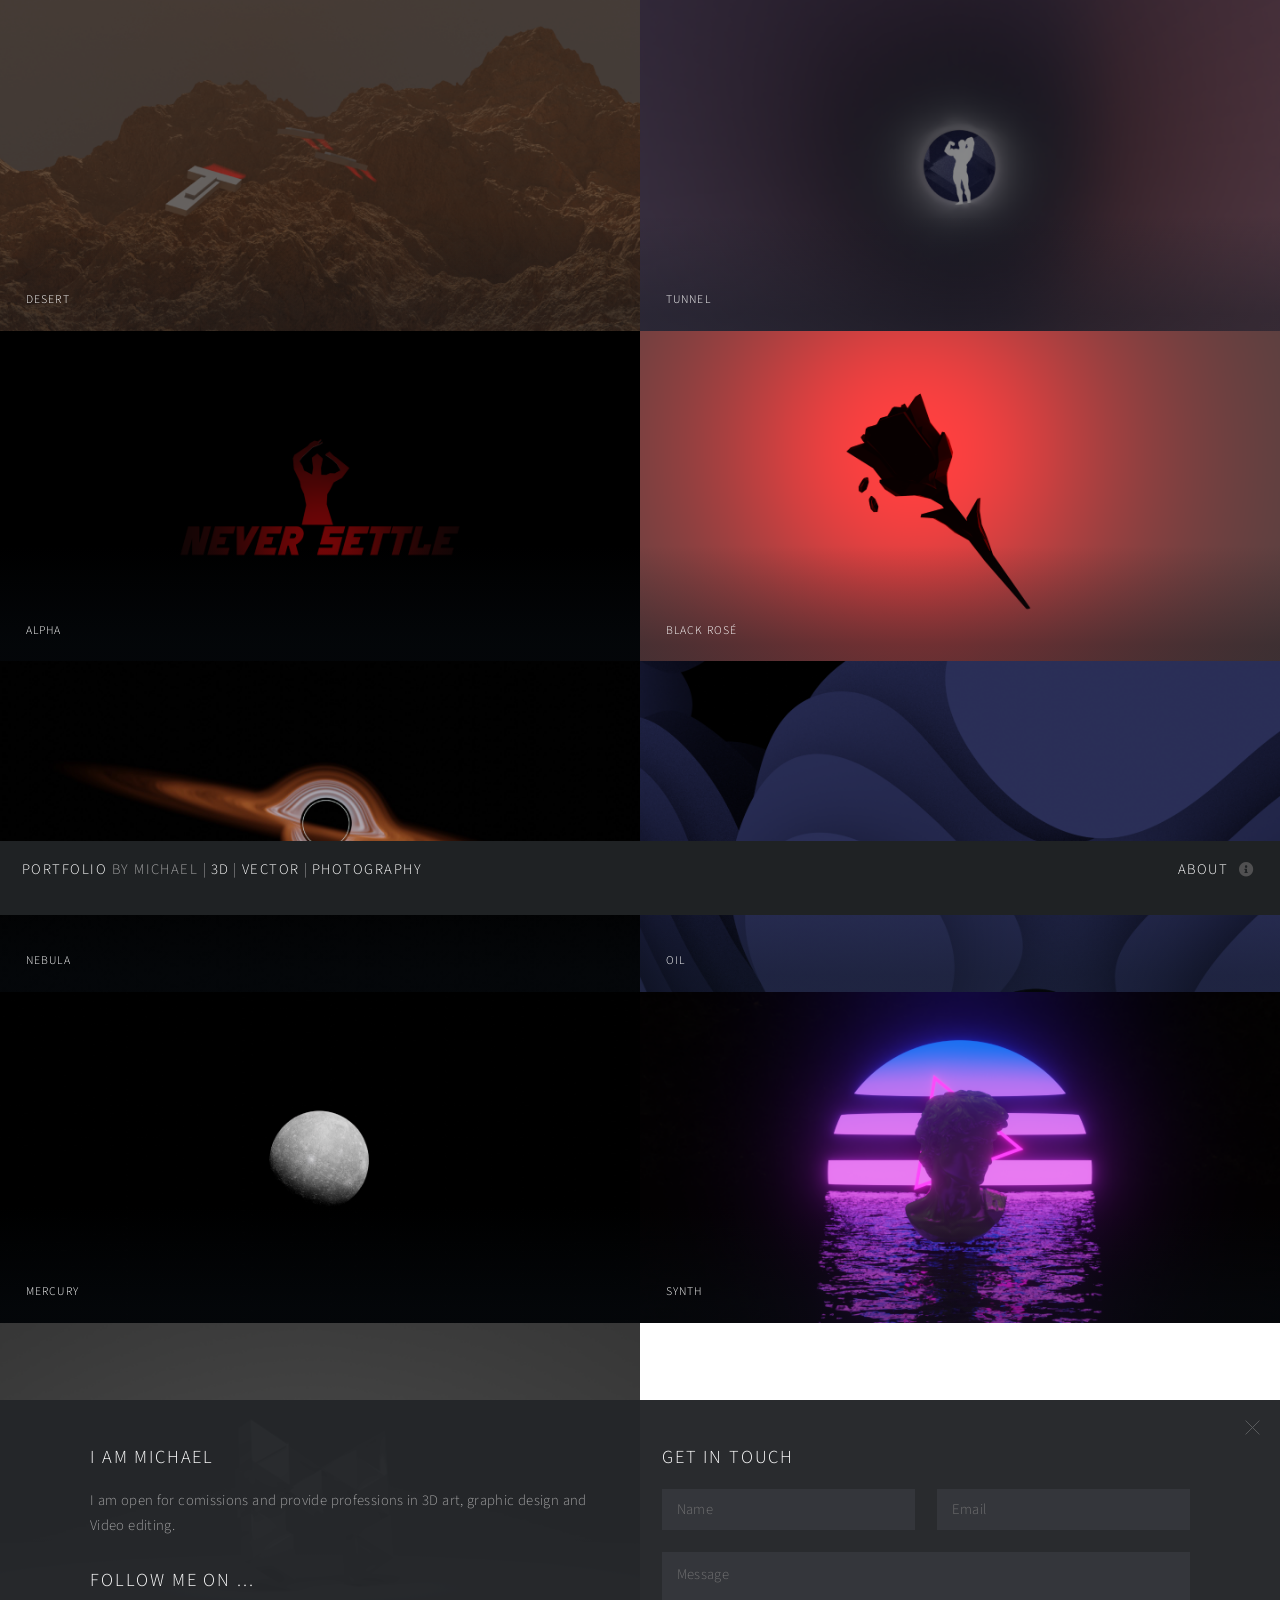
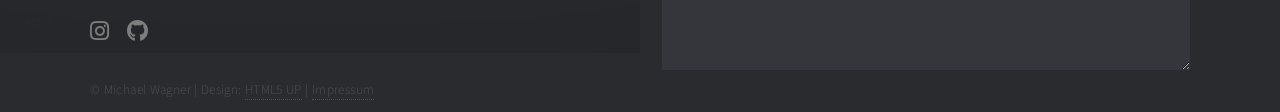
==== 3D.html @ dfb6263d "Add files via upload initial commit v3" ====
<!DOCTYPE HTML>
<!--
	Multiverse by HTML5 UP
	html5up.net | @ajlkn
	Free for personal and commercial use under the CCA 3.0 license (html5up.net/license)
-->
<html>
	<head>
		<title>Portfolio</title>
		<meta charset="utf-8" />
		<meta name="viewport" content="width=device-width, initial-scale=1, user-scalable=no" />
		<link rel="stylesheet" href="assets/css/main.css" />
		<noscript><link rel="stylesheet" href="assets/css/noscript.css" /></noscript>
	</head>
	<body class="is-preload">

		<!-- Wrapper -->
			<div id="wrapper">

				<!-- Header -->
                    <header id="header">
						<h1><a href="index.html"><strong>Portfolio</strong> by Michael |</a></h1>
						<h1><a href="3D.html"><strong>3D</strong></a></h1>
						<h1><a href="index.html">| <strong>Vector</strong> |</strong></a></h1>
						<h1><a href="pic.html"><strong>Photography</strong></a></h1>
                        <nav>
                            <ul>
                                <li><a href="#footer" class="icon solid fa-info-circle">About</a></li>
                            </ul>
                        </nav>
                    </header>

				<!-- Main -->
					<div id="main">
						<article class="thumb">
							<a href="images/3d/fulls/desert.png" class="image"><img src="images/3d/thumbs/desertth.png" alt="" /></a>
							<h2>DESERT</h2>
							<p>04.11.22</p>
							<p>inspo: yt-link</p>
						</article>
						<article class="thumb">
							<a href="images/3d/fulls/tunnel2.png" class="image"><img src="images/3d/thumbs/tunnelth.png" alt="" /></a>
							<h2>TUNNEL</h2>
							<p>24.10.22</p>
						</article>
						<article class="thumb">
							<a href="images/3d/fulls/alpha2.png" class="image"><img src="images/3d/thumbs/alphath.png" alt="" /></a>
							<h2>ALPHA</h2>
							<p>28.07.22</p>
						</article>
						<article class="thumb">
							<a href="images/3d/fulls/untitled4 2.png" class="image"><img src="images/3d/thumbs/blckroséth.png" alt="" /></a>
							<h2>black rosé</h2>
							<p>24.05.22</p>
						</article>
						<article class="thumb">
							<a href="images/3d/fulls/nebula_finished1.jpg" class="image"><img src="images/3d/thumbs/nebulath.png" alt="" /></a>
							<h2>NEBULA</h2>
							<p>24.05.22</p>
							<p>inspo: yt-link</p>
						</article>
						<article class="thumb">
							<a href="images/3d/fulls/wallpaperoil2.png" class="image"><img src="images/3d/thumbs/oilth.png" alt="" /></a>
							<h2>OIL</h2>
							<p>24.05.22</p>
						</article>
						<article class="thumb">
							<a href="images/3d/fulls/MercuryLonely.png" class="image"><img src="images/3d/thumbs/mercuryth.png" alt="" /></a>
							<h2>MERCURY</h2>
							<p>24.05.22</p>
							<p>inspo: yt-link</p>
						</article>
						<article class="thumb">
							<a href="images/3d/fulls/untitled4.png" class="image"><img src="images/3d/thumbs/synthth.png" alt="" /></a>
							<h2>synth</h2>
							<p>24.05.22</p>
						</article>
						<article class="thumb">
							<a href="images/3d/fulls/M2.3.png" class="image"><img src="images/3d/thumbs/m2.3th.png" alt="" /></a>
							<h2>M2.3</h2>
							<p>24.05.22</p>
						</article>
					</div>

					</footer>
				<!-- Footer -->
					<footer id="footer" class="panel">
						<div class="inner split">
							<div>
								<section>
									<h2>I am Michael</h2>
									<p>I am open for comissions and provide professions in 3D art, graphic design and Video editing.</p>
								</section>
								<section>
									<h2>Follow me on ...</h2>
									<ul class="icons">
										<!--<li><a href="#" class="icon brands fa-twitter"><span class="label">Twitter</span></a></li>
										<li><a href="#" class="icon brands fa-facebook-f"><span class="label">Facebook</span></a></li>-->
										<li><a href="https://www.instagram.com/mixhi_05/" class="icon brands fa-instagram"><span class="label">Instagram</span></a></li>
										<li><a href="https://github.com/Mixhi1845" class="icon brands fa-github"><span class="label">GitHub</span></a></li>
										<!--<li><a href="#" class="icon brands fa-dribbble"><span class="label">Dribbble</span></a></li>
										<li><a href="#" class="icon brands fa-linkedin-in"><span class="label">LinkedIn</span></a></li>-->
									</ul>
								</section>
								<p class="copyright">
									&copy; Michael Wagner | Design: <a href="http://html5up.net">HTML5 UP</a> | <a href="impressum.html">Impressum</a>
								</p>
							</div>
							<div>
								<section>
									<h2>Get in touch</h2>
									<form method="post" action="#">
										<div class="fields">
											<div class="field half">
												<input type="text" name="name" id="name" placeholder="Name" />
											</div>
											<div class="field half">
												<input type="text" name="email" id="email" placeholder="Email" />
											</div>
											<div class="field">
												<textarea name="message" id="message" rows="4" placeholder="Message"></textarea>
											</div>
										</div>
										<!--<ul class="actions">
											<li><input type="submit" value="Send" class="primary" /></li>
											<li><input type="reset" value="Reset" /></li>
										</ul>-->
									</form>
								</section>
							</div>
						</div>
					</footer>

			</div>

		<!-- Scripts -->
			<script src="assets/js/jquery.min.js"></script>
			<script src="assets/js/jquery.poptrox.min.js"></script>
			<script src="assets/js/browser.min.js"></script>
			<script src="assets/js/breakpoints.min.js"></script>
			<script src="assets/js/util.js"></script>
			<script src="assets/js/main.js"></script>

	</body>
</html>
---- assets/css/main.css ----
@import url(fontawesome-all.min.css);
@import url("https://fonts.googleapis.com/css?family=Source+Sans+Pro:300,300italic,400,400italic");

/*
	Multiverse by HTML5 UP
	html5up.net | @ajlkn
	Free for personal and commercial use under the CCA 3.0 license (html5up.net/license)
*/

@-moz-keyframes spinner {
	0% {
		-moz-transform: rotate(0deg);
		-webkit-transform: rotate(0deg);
		-ms-transform: rotate(0deg);
		transform: rotate(0deg);
	}

	100% {
		-moz-transform: rotate(359deg);
		-webkit-transform: rotate(359deg);
		-ms-transform: rotate(359deg);
		transform: rotate(359deg);
	}
}

@-webkit-keyframes spinner {
	0% {
		-moz-transform: rotate(0deg);
		-webkit-transform: rotate(0deg);
		-ms-transform: rotate(0deg);
		transform: rotate(0deg);
	}

	100% {
		-moz-transform: rotate(359deg);
		-webkit-transform: rotate(359deg);
		-ms-transform: rotate(359deg);
		transform: rotate(359deg);
	}
}

@-ms-keyframes spinner {
	0% {
		-moz-transform: rotate(0deg);
		-webkit-transform: rotate(0deg);
		-ms-transform: rotate(0deg);
		transform: rotate(0deg);
	}

	100% {
		-moz-transform: rotate(359deg);
		-webkit-transform: rotate(359deg);
		-ms-transform: rotate(359deg);
		transform: rotate(359deg);
	}
}

@keyframes spinner {
	0% {
		-moz-transform: rotate(0deg);
		-webkit-transform: rotate(0deg);
		-ms-transform: rotate(0deg);
		transform: rotate(0deg);
	}

	100% {
		-moz-transform: rotate(359deg);
		-webkit-transform: rotate(359deg);
		-ms-transform: rotate(359deg);
		transform: rotate(359deg);
	}
}

html, body, div, span, applet, object,
iframe, h1, h2, h3, h4, h5, h6, p, blockquote,
pre, a, abbr, acronym, address, big, cite,
code, del, dfn, em, img, ins, kbd, q, s, samp,
small, strike, strong, sub, sup, tt, var, b,
u, i, center, dl, dt, dd, ol, ul, li, fieldset,
form, label, legend, table, caption, tbody,
tfoot, thead, tr, th, td, article, aside,
canvas, details, embed, figure, figcaption,
footer, header, hgroup, menu, nav, output, ruby,
section, summary, time, mark, audio, video {
	margin: 0;
	padding: 0;
	border: 0;
	font-size: 100%;
	font: inherit;
	vertical-align: baseline;}

article, aside, details, figcaption, figure,
footer, header, hgroup, menu, nav, section {
	display: block;}

body {
	line-height: 1;
}

ol, ul {
	list-style: none;
}

blockquote, q {
	quotes: none;
}

	blockquote:before, blockquote:after, q:before, q:after {
		content: '';
		content: none;
	}

table {
	border-collapse: collapse;
	border-spacing: 0;
}

body {
	-webkit-text-size-adjust: none;
}

mark {
	background-color: transparent;
	color: inherit;
}

input::-moz-focus-inner {
	border: 0;
	padding: 0;
}

input, select, textarea {
	-moz-appearance: none;
	-webkit-appearance: none;
	-ms-appearance: none;
	appearance: none;
}

/* Basic */

	@-ms-viewport {
		width: device-width;
	}

	body {
		-ms-overflow-style: scrollbar;
	}

	@media screen and (max-width: 480px) {

		html, body {
			min-width: 320px;
		}

	}

	html {
		box-sizing: border-box;
	}

	*, *:before, *:after {
		box-sizing: inherit;
	}

	/*body {
		background: #242629;
	}*/

		body.is-preload *, body.is-preload *:before, body.is-preload *:after {
			-moz-animation: none !important;
			-webkit-animation: none !important;
			-ms-animation: none !important;
			animation: none !important;
			-moz-transition: none !important;
			-webkit-transition: none !important;
			-ms-transition: none !important;
			transition: none !important;
		}

		body.is-resizing *, body.is-resizing *:before, body.is-resizing *:after {
			-moz-animation: none !important;
			-webkit-animation: none !important;
			-ms-animation: none !important;
			animation: none !important;
			-moz-transition: none !important;
			-webkit-transition: none !important;
			-ms-transition: none !important;
			transition: none !important;
		}

/* Type */

	body, input, select, textarea {
		color: #a0a0a1;
		font-family: "Source Sans Pro", Helvetica, sans-serif;
		font-size: 15pt;
		font-weight: 300;
		letter-spacing: 0.025em;
		line-height: 1.65;
	}

		@media screen and (max-width: 1680px) {

			body, input, select, textarea {
				font-size: 11pt;
			}

		}

	a {
		-moz-transition: color 0.2s ease-in-out, border-bottom-color 0.2s ease-in-out;
		-webkit-transition: color 0.2s ease-in-out, border-bottom-color 0.2s ease-in-out;
		-ms-transition: color 0.2s ease-in-out, border-bottom-color 0.2s ease-in-out;
		transition: color 0.2s ease-in-out, border-bottom-color 0.2s ease-in-out;
		border-bottom: dotted 1px;
		color: #34a58e;
		text-decoration: none;
	}

		a:hover {
			border-bottom-color: transparent;
			color: #34a58e !important;
		}

	strong, b {
		color: #ffffff;
		font-weight: 300;
	}

	em, i {
		font-style: italic;
	}

	p {
		margin: 0 0 2em 0;
	}

	h1, h2, h3, h4, h5, h6 {
		color: #ffffff;
		font-weight: 300;
		letter-spacing: 0.1em;
		line-height: 1.5;
		margin: 0 0 1em 0;
		text-transform: uppercase;
	}

		h1 a, h2 a, h3 a, h4 a, h5 a, h6 a {
			color: inherit;
			text-decoration: none;
		}

	h1 {
		font-size: 2em;
	}

	h2 {
		font-size: 1.25em;
	}

	h3 {
		font-size: 1.1em;
	}

	h4 {
		font-size: 1em;
	}

	h5 {
		font-size: 0.9em;
	}

	h6 {
		font-size: 0.7em;
	}

	@media screen and (max-width: 736px) {

		h2 {
			font-size: 1em;
		}

		h3 {
			font-size: 0.9em;
		}

		h4 {
			font-size: 0.8em;
		}

		h5 {
			font-size: 0.7em;
		}

		h6 {
			font-size: 0.7em;
		}

	}

	sub {
		font-size: 0.8em;
		position: relative;
		top: 0.5em;
	}

	sup {
		font-size: 0.8em;
		position: relative;
		top: -0.5em;
	}

	blockquote {
		border-left: 4px #36383c;
		font-style: italic;
		margin: 0 0 2em 0;
		padding: 0.5em 0 0.5em 2em;
	}

	code {
		background: #34363b;
		border: solid 1px #36383c;
		font-family: "Courier New", monospace;
		font-size: 0.9em;
		margin: 0 0.25em;
		padding: 0.25em 0.65em;
	}

	pre {
		-webkit-overflow-scrolling: touch;
		font-family: "Courier New", monospace;
		font-size: 0.9em;
		margin: 0 0 2em 0;
	}

		pre code {
			display: block;
			line-height: 1.75;
			padding: 1em 1.5em;
			overflow-x: auto;
		}

	hr {
		border: 0;
		border-bottom: solid 1px #36383c;
		margin: 2em 0;
	}

		hr.major {
			margin: 3em 0;
		}

	.align-left {
		text-align: left;
	}

	.align-center {
		text-align: center;
	}

	.align-right {
		text-align: right;
	}

/* Button */

	input[type="submit"],
	input[type="reset"],
	input[type="button"],
	button,
	.button {
		-moz-appearance: none;
		-webkit-appearance: none;
		-ms-appearance: none;
		appearance: none;
		-moz-transition: background-color 0.2s ease-in-out, box-shadow 0.2s ease-in-out, color 0.2s ease-in-out;
		-webkit-transition: background-color 0.2s ease-in-out, box-shadow 0.2s ease-in-out, color 0.2s ease-in-out;
		-ms-transition: background-color 0.2s ease-in-out, box-shadow 0.2s ease-in-out, color 0.2s ease-in-out;
		transition: background-color 0.2s ease-in-out, box-shadow 0.2s ease-in-out, color 0.2s ease-in-out;
		background-color: transparent;
		border: 0;
		border-radius: 0;
		box-shadow: inset 0 0 0 2px #36383c;
		color: #ffffff !important;
		cursor: pointer;
		display: inline-block;
		font-size: 0.9em;
		font-weight: 300;
		height: 3.05556em;
		letter-spacing: 0.1em;
		line-height: 3.05556em;
		padding: 0 2.5em;
		text-align: center;
		text-decoration: none;
		text-transform: uppercase;
		white-space: nowrap;
	}

		input[type="submit"]:hover,
		input[type="reset"]:hover,
		input[type="button"]:hover,
		button:hover,
		.button:hover {
			box-shadow: inset 0 0 0 2px #34a58e;
			color: #34a58e !important;
		}

			input[type="submit"]:hover:active,
			input[type="reset"]:hover:active,
			input[type="button"]:hover:active,
			button:hover:active,
			.button:hover:active {
				background-color: rgba(52, 165, 142, 0.15);
				color: #34a58e !important;
			}

		input[type="submit"].icon,
		input[type="reset"].icon,
		input[type="button"].icon,
		button.icon,
		.button.icon {
			padding-left: 1.35em;
		}

			input[type="submit"].icon:before,
			input[type="reset"].icon:before,
			input[type="button"].icon:before,
			button.icon:before,
			.button.icon:before {
				margin-right: 0.5em;
			}

		input[type="submit"].fit,
		input[type="reset"].fit,
		input[type="button"].fit,
		button.fit,
		.button.fit {
			width: 100%;
		}

		input[type="submit"].small,
		input[type="reset"].small,
		input[type="button"].small,
		button.small,
		.button.small {
			font-size: 0.8em;
		}

		input[type="submit"].large,
		input[type="reset"].large,
		input[type="button"].large,
		button.large,
		.button.large {
			font-size: 1.35em;
		}

		input[type="submit"].primary,
		input[type="reset"].primary,
		input[type="button"].primary,
		button.primary,
		.button.primary {
			background-color: #34a58e;
			box-shadow: none;
		}

			input[type="submit"].primary:hover,
			input[type="reset"].primary:hover,
			input[type="button"].primary:hover,
			button.primary:hover,
			.button.primary:hover {
				background-color: #47c5ab;
				color: #ffffff !important;
			}

				input[type="submit"].primary:hover:active,
				input[type="reset"].primary:hover:active,
				input[type="button"].primary:hover:active,
				button.primary:hover:active,
				.button.primary:hover:active {
					background-color: #287e6d;
				}

		input[type="submit"].disabled, input[type="submit"]:disabled,
		input[type="reset"].disabled,
		input[type="reset"]:disabled,
		input[type="button"].disabled,
		input[type="button"]:disabled,
		button.disabled,
		button:disabled,
		.button.disabled,
		.button:disabled {
			pointer-events: none;
			opacity: 0.35;
		}

/* Form */

	form {
		margin: 0 0 2em 0;
	}

		form > :last-child {
			margin-bottom: 0;
		}

		form > .fields {
			display: -moz-flex;
			display: -webkit-flex;
			display: -ms-flex;
			display: flex;
			-moz-flex-wrap: wrap;
			-webkit-flex-wrap: wrap;
			-ms-flex-wrap: wrap;
			flex-wrap: wrap;
			width: calc(100% + 3em);
			margin: -1.5em 0 2em -1.5em;
		}

			form > .fields > .field {
				-moz-flex-grow: 0;
				-webkit-flex-grow: 0;
				-ms-flex-grow: 0;
				flex-grow: 0;
				-moz-flex-shrink: 0;
				-webkit-flex-shrink: 0;
				-ms-flex-shrink: 0;
				flex-shrink: 0;
				padding: 1.5em 0 0 1.5em;
				width: calc(100% - 1.5em);
			}

				form > .fields > .field.half {
					width: calc(50% - 0.75em);
				}

				form > .fields > .field.third {
					width: calc(100%/3 - 0.5em);
				}

				form > .fields > .field.quarter {
					width: calc(25% - 0.375em);
				}

		@media screen and (max-width: 736px) {

			form > .fields {
				width: calc(100% + 3em);
				margin: -1.5em 0 2em -1.5em;
			}

				form > .fields > .field {
					padding: 1.5em 0 0 1.5em;
					width: calc(100% - 1.5em);
				}

					form > .fields > .field.half {
						width: calc(100% - 1.5em);
					}

					form > .fields > .field.third {
						width: calc(100% - 1.5em);
					}

					form > .fields > .field.quarter {
						width: calc(100% - 1.5em);
					}

		}

	label {
		color: #ffffff;
		display: block;
		font-size: 0.9em;
		font-weight: 300;
		margin: 0 0 1em 0;
	}

	input[type="text"],
	input[type="password"],
	input[type="email"],
	input[type="tel"],
	input[type="search"],
	input[type="url"],
	select,
	textarea {
		-moz-appearance: none;
		-webkit-appearance: none;
		-ms-appearance: none;
		appearance: none;
		background: #34363b;
		border: 0;
		border-radius: 0;
		color: #a0a0a1;
		display: block;
		outline: 0;
		padding: 0 1em;
		text-decoration: none;
		width: 100%;
	}

		input[type="text"]:invalid,
		input[type="password"]:invalid,
		input[type="email"]:invalid,
		input[type="tel"]:invalid,
		input[type="search"]:invalid,
		input[type="url"]:invalid,
		select:invalid,
		textarea:invalid {
			box-shadow: none;
		}

		input[type="text"]:focus,
		input[type="password"]:focus,
		input[type="email"]:focus,
		input[type="tel"]:focus,
		input[type="search"]:focus,
		input[type="url"]:focus,
		select:focus,
		textarea:focus {
			box-shadow: inset 0 0 0 2px #34a58e;
		}

	select {
		background-image: url("data:image/svg+xml;charset=utf8,%3Csvg xmlns='http://www.w3.org/2000/svg' width='40' height='40' preserveAspectRatio='none' viewBox='0 0 40 40'%3E%3Cpath d='M9.4,12.3l10.4,10.4l10.4-10.4c0.2-0.2,0.5-0.4,0.9-0.4c0.3,0,0.6,0.1,0.9,0.4l3.3,3.3c0.2,0.2,0.4,0.5,0.4,0.9 c0,0.4-0.1,0.6-0.4,0.9L20.7,31.9c-0.2,0.2-0.5,0.4-0.9,0.4c-0.3,0-0.6-0.1-0.9-0.4L4.3,17.3c-0.2-0.2-0.4-0.5-0.4-0.9 c0-0.4,0.1-0.6,0.4-0.9l3.3-3.3c0.2-0.2,0.5-0.4,0.9-0.4S9.1,12.1,9.4,12.3z' fill='%2336383c' /%3E%3C/svg%3E");
		background-size: 1.25rem;
		background-repeat: no-repeat;
		background-position: calc(100% - 1rem) center;
		height: 2.75em;
		padding-right: 2.75em;
		text-overflow: ellipsis;
	}

		select option {
			color: #ffffff;
			background: #242629;
		}

		select:focus::-ms-value {
			background-color: transparent;
		}

		select::-ms-expand {
			display: none;
		}

	input[type="text"],
	input[type="password"],
	input[type="email"],
	input[type="tel"],
	input[type="search"],
	input[type="url"],
	select {
		height: 2.75em;
	}

	textarea {
		padding: 0.75em 1em;
	}

	input[type="checkbox"],
	input[type="radio"] {
		-moz-appearance: none;
		-webkit-appearance: none;
		-ms-appearance: none;
		appearance: none;
		display: block;
		float: left;
		margin-right: -2em;
		opacity: 0;
		width: 1em;
		z-index: -1;
	}

		input[type="checkbox"] + label,
		input[type="radio"] + label {
			text-decoration: none;
			color: #a0a0a1;
			cursor: pointer;
			display: inline-block;
			font-size: 1em;
			font-weight: 300;
			padding-left: 2.4em;
			padding-right: 0.75em;
			position: relative;
		}

			input[type="checkbox"] + label:before,
			input[type="radio"] + label:before {
				-moz-osx-font-smoothing: grayscale;
				-webkit-font-smoothing: antialiased;
				display: inline-block;
				font-style: normal;
				font-variant: normal;
				text-rendering: auto;
				line-height: 1;
				text-transform: none !important;
				font-family: 'Font Awesome 5 Free';
				font-weight: 900;
			}

			input[type="checkbox"] + label:before,
			input[type="radio"] + label:before {
				background: #34363b;
				content: '';
				display: inline-block;
				font-size: 0.8em;
				height: 2.0625em;
				left: 0;
				line-height: 2.0625em;
				position: absolute;
				text-align: center;
				top: 0;
				width: 2.0625em;
			}

		input[type="checkbox"]:checked + label:before,
		input[type="radio"]:checked + label:before {
			background: #34a58e;
			border-color: #34a58e;
			color: #ffffff;
			content: '\f00c';
		}

		input[type="checkbox"]:focus + label:before,
		input[type="radio"]:focus + label:before {
			box-shadow: 0 0 0 2px #34a58e;
		}

	input[type="radio"] + label:before {
		border-radius: 100%;
	}

	::-webkit-input-placeholder {
		color: #707071 !important;
		opacity: 1.0;
	}

	:-moz-placeholder {
		color: #707071 !important;
		opacity: 1.0;
	}

	::-moz-placeholder {
		color: #707071 !important;
		opacity: 1.0;
	}

	:-ms-input-placeholder {
		color: #707071 !important;
		opacity: 1.0;
	}

/* Icon */

	.icon {
		text-decoration: none;
		border-bottom: none;
		position: relative;
	}

		.icon:before {
			-moz-osx-font-smoothing: grayscale;
			-webkit-font-smoothing: antialiased;
			display: inline-block;
			font-style: normal;
			font-variant: normal;
			text-rendering: auto;
			line-height: 1;
			text-transform: none !important;
			font-family: 'Font Awesome 5 Free';
			font-weight: 400;
		}

		.icon > .label {
			display: none;
		}

		.icon:before {
			line-height: inherit;
		}

		.icon.solid:before {
			font-weight: 900;
		}

		.icon.brands:before {
			font-family: 'Font Awesome 5 Brands';
		}

/* List */

	ol {
		list-style: decimal;
		margin: 0 0 2em 0;
		padding-left: 1.25em;
	}

		ol li {
			padding-left: 0.25em;
		}

	ul {
		list-style: disc;
		margin: 0 0 2em 0;
		padding-left: 1em;
	}

		ul li {
			padding-left: 0.5em;
		}

		ul.alt {
			list-style: none;
			padding-left: 0;
		}

			ul.alt li {
				border-top: solid 1px #36383c;
				padding: 0.5em 0;
			}

				ul.alt li:first-child {
					border-top: 0;
					padding-top: 0;
				}

	dl {
		margin: 0 0 2em 0;
	}

		dl dt {
			display: block;
			font-weight: 300;
			margin: 0 0 1em 0;
		}

		dl dd {
			margin-left: 2em;
		}

/* Actions */

	ul.actions {
		display: -moz-flex;
		display: -webkit-flex;
		display: -ms-flex;
		display: flex;
		cursor: default;
		list-style: none;
		margin-left: -1em;
		padding-left: 0;
	}

		ul.actions li {
			padding: 0 0 0 1em;
			vertical-align: middle;
		}

		ul.actions.special {
			-moz-justify-content: center;
			-webkit-justify-content: center;
			-ms-justify-content: center;
			justify-content: center;
			width: 100%;
			margin-left: 0;
		}

			ul.actions.special li:first-child {
				padding-left: 0;
			}

		ul.actions.stacked {
			-moz-flex-direction: column;
			-webkit-flex-direction: column;
			-ms-flex-direction: column;
			flex-direction: column;
			margin-left: 0;
		}

			ul.actions.stacked li {
				padding: 1.3em 0 0 0;
			}

				ul.actions.stacked li:first-child {
					padding-top: 0;
				}

		ul.actions.fit {
			width: calc(100% + 1em);
		}

			ul.actions.fit li {
				-moz-flex-grow: 1;
				-webkit-flex-grow: 1;
				-ms-flex-grow: 1;
				flex-grow: 1;
				-moz-flex-shrink: 1;
				-webkit-flex-shrink: 1;
				-ms-flex-shrink: 1;
				flex-shrink: 1;
				width: 100%;
			}

				ul.actions.fit li > * {
					width: 100%;
				}

			ul.actions.fit.stacked {
				width: 100%;
			}

		@media screen and (max-width: 480px) {

			ul.actions:not(.fixed) {
				-moz-flex-direction: column;
				-webkit-flex-direction: column;
				-ms-flex-direction: column;
				flex-direction: column;
				margin-left: 0;
				width: 100% !important;
			}

				ul.actions:not(.fixed) li {
					-moz-flex-grow: 1;
					-webkit-flex-grow: 1;
					-ms-flex-grow: 1;
					flex-grow: 1;
					-moz-flex-shrink: 1;
					-webkit-flex-shrink: 1;
					-ms-flex-shrink: 1;
					flex-shrink: 1;
					padding: 1em 0 0 0;
					text-align: center;
					width: 100%;
				}

					ul.actions:not(.fixed) li > * {
						width: 100%;
					}

					ul.actions:not(.fixed) li:first-child {
						padding-top: 0;
					}

					ul.actions:not(.fixed) li input[type="submit"],
					ul.actions:not(.fixed) li input[type="reset"],
					ul.actions:not(.fixed) li input[type="button"],
					ul.actions:not(.fixed) li button,
					ul.actions:not(.fixed) li .button {
						width: 100%;
					}

						ul.actions:not(.fixed) li input[type="submit"].icon:before,
						ul.actions:not(.fixed) li input[type="reset"].icon:before,
						ul.actions:not(.fixed) li input[type="button"].icon:before,
						ul.actions:not(.fixed) li button.icon:before,
						ul.actions:not(.fixed) li .button.icon:before {
							margin-left: -0.5rem;
						}

		}

/* Icons */

	ul.icons {
		cursor: default;
		list-style: none;
		padding-left: 0;
	}

		ul.icons li {
			display: inline-block;
			padding: 0 1em 0 0;
		}

			ul.icons li:last-child {
				padding-right: 0;
			}

			ul.icons li .icon {
				color: #7e7e7e;
			}

				ul.icons li .icon:before {
					font-size: 1.5em;
				}

/* Table */

	.table-wrapper {
		-webkit-overflow-scrolling: touch;
		overflow-x: auto;
	}

	table {
		margin: 0 0 2em 0;
		width: 100%;
	}

		table tbody tr {
			border: solid 1px #36383c;
			border-left: 0;
			border-right: 0;
		}

			table tbody tr:nth-child(2n + 1) {
				background-color: #34363b;
			}

		table td {
			padding: 0.75em 0.75em;
		}

		table th {
			color: #ffffff;
			font-size: 0.9em;
			font-weight: 300;
			padding: 0 0.75em 0.75em 0.75em;
			text-align: left;
		}

		table thead {
			border-bottom: solid 2px #36383c;
		}

		table tfoot {
			border-top: solid 2px #36383c;
		}

		table.alt {
			border-collapse: separate;
		}

			table.alt tbody tr td {
				border: solid 1px #36383c;
				border-left-width: 0;
				border-top-width: 0;
			}

				table.alt tbody tr td:first-child {
					border-left-width: 1px;
				}

			table.alt tbody tr:first-child td {
				border-top-width: 1px;
			}

			table.alt thead {
				border-bottom: 0;
			}

			table.alt tfoot {
				border-top: 0;
			}

/* Panel */

	.panel {
		padding: 4em 4em 2em 4em ;
		-moz-transform: translateY(100vh);
		-webkit-transform: translateY(100vh);
		-ms-transform: translateY(100vh);
		transform: translateY(100vh);
		-moz-transition: -moz-transform 0.5s ease;
		-webkit-transition: -webkit-transform 0.5s ease;
		-ms-transition: -ms-transform 0.5s ease;
		transition: transform 0.5s ease;
		-webkit-overflow-scrolling: touch;
		background: rgba(36, 38, 41, 0.975);
		bottom: 4em;
		left: 0;
		max-height: calc(80vh - 4em);
		overflow-y: auto;
		position: fixed;
		width: 100%;
		z-index: 10001;
	}

		.panel.active {
			-moz-transform: translateY(1px);
			-webkit-transform: translateY(1px);
			-ms-transform: translateY(1px);
			transform: translateY(1px);
		}

		.panel > .inner {
			margin: 0 auto;
			max-width: 100%;
			width: 75em;
		}

			.panel > .inner.split {
				display: -moz-flex;
				display: -webkit-flex;
				display: -ms-flex;
				display: flex;
			}

				.panel > .inner.split > div {
					margin-left: 4em;
					width: 50%;
				}

				.panel > .inner.split > :first-child {
					margin-left: 0;
				}

		.panel > .closer {
			-moz-transition: opacity 0.2s ease-in-out;
			-webkit-transition: opacity 0.2s ease-in-out;
			-ms-transition: opacity 0.2s ease-in-out;
			transition: opacity 0.2s ease-in-out;
			background-image: url("images/close.svg");
			background-position: center;
			background-repeat: no-repeat;
			background-size: 3em;
			cursor: pointer;
			height: 5em;
			opacity: 0.25;
			position: absolute;
			right: 0;
			top: 0;
			width: 5em;
			z-index: 2;
		}

			.panel > .closer:hover {
				opacity: 1.0;
			}

		@media screen and (max-width: 1280px) {

			.panel {
				padding: 3em 3em 1em 3em ;
			}

				.panel > .inner.split > div {
					margin-left: 3em;
				}

				.panel > .closer {
					background-size: 2.5em;
					background-position: 75% 25%;
				}

		}

		@media screen and (max-width: 980px) {

			.panel > .inner.split {
				-moz-flex-direction: column;
				-webkit-flex-direction: column;
				-ms-flex-direction: column;
				flex-direction: column;
			}

				.panel > .inner.split > div {
					margin-left: 0;
					width: 100%;
				}

		}

		@media screen and (max-width: 736px) {

			.panel {
				-moz-transform: translateY(-100vh);
				-webkit-transform: translateY(-100vh);
				-ms-transform: translateY(-100vh);
				transform: translateY(-100vh);
				padding: 4em 2em 2em 2em ;
				bottom: auto;
				top: calc(4em - 1px);
			}

				.panel.active {
					-moz-transform: translateY(0);
					-webkit-transform: translateY(0);
					-ms-transform: translateY(0);
					transform: translateY(0);
				}

		}

/* Poptrox Popup */

	.poptrox-overlay {
		-webkit-tap-highlight-color: rgba(255, 255, 255, 0);
	}

	.poptrox-popup {
		background: rgba(31, 34, 36, 0.925);
		box-shadow: 0 1em 3em 0.5em rgba(0, 0, 0, 0.25);
		cursor: default;
	}

		.poptrox-popup:before {
			-moz-transition: opacity 0.2s ease-in-out;
			-webkit-transition: opacity 0.2s ease-in-out;
			-ms-transition: opacity 0.2s ease-in-out;
			transition: opacity 0.2s ease-in-out;
			background-image: -moz-linear-gradient(to left, rgba(31,34,36,0.35), rgba(31,34,36,0) 10em, rgba(31,34,36,0)), -moz-linear-gradient(to right, rgba(31,34,36,0.35), rgba(31,34,36,0) 10em, rgba(31,34,36,0));
			background-image: -webkit-linear-gradient(to left, rgba(31,34,36,0.35), rgba(31,34,36,0) 10em, rgba(31,34,36,0)), -webkit-linear-gradient(to right, rgba(31,34,36,0.35), rgba(31,34,36,0) 10em, rgba(31,34,36,0));
			background-image: -ms-linear-gradient(to left, rgba(31,34,36,0.35), rgba(31,34,36,0) 10em, rgba(31,34,36,0)), -ms-linear-gradient(to right, rgba(31,34,36,0.35), rgba(31,34,36,0) 10em, rgba(31,34,36,0));
			background-image: linear-gradient(to left, rgba(31,34,36,0.35), rgba(31,34,36,0) 10em, rgba(31,34,36,0)), linear-gradient(to right, rgba(31,34,36,0.35), rgba(31,34,36,0) 10em, rgba(31,34,36,0));
			content: '';
			display: block;
			height: 100%;
			left: 0;
			position: absolute;
			top: 0;
			width: 100%;
			z-index: 1;
			opacity: 1;
		}

		.poptrox-popup .closer {
			-moz-transition: opacity 0.2s ease-in-out;
			-webkit-transition: opacity 0.2s ease-in-out;
			-ms-transition: opacity 0.2s ease-in-out;
			transition: opacity 0.2s ease-in-out;
			background-image: url("images/close.svg");
			background-position: center;
			background-repeat: no-repeat;
			background-size: 3em;
			height: 5em;
			opacity: 0;
			position: absolute;
			right: 0;
			top: 0;
			width: 5em;
			z-index: 2;
		}

		.poptrox-popup .nav-previous,
		.poptrox-popup .nav-next {
			-moz-transition: opacity 0.2s ease-in-out;
			-webkit-transition: opacity 0.2s ease-in-out;
			-ms-transition: opacity 0.2s ease-in-out;
			transition: opacity 0.2s ease-in-out;
			background-image: url("images/arrow.svg");
			background-position: center;
			background-repeat: no-repeat;
			background-size: 5em;
			cursor: pointer;
			height: 8em;
			margin-top: -4em;
			opacity: 0;
			position: absolute;
			top: 50%;
			width: 6em;
			z-index: 2;
		}

		.poptrox-popup .nav-previous {
			-moz-transform: scaleX(-1);
			-webkit-transform: scaleX(-1);
			-ms-transform: scaleX(-1);
			transform: scaleX(-1);
			left: 0;
		}

		.poptrox-popup .nav-next {
			right: 0;
		}

		.poptrox-popup .caption {
			padding: 2em 2em 0.1em 2em ;
			background-image: -moz-linear-gradient(to top, rgba(16,16,16,0.45) 25%, rgba(16,16,16,0) 100%);
			background-image: -webkit-linear-gradient(to top, rgba(16,16,16,0.45) 25%, rgba(16,16,16,0) 100%);
			background-image: -ms-linear-gradient(to top, rgba(16,16,16,0.45) 25%, rgba(16,16,16,0) 100%);
			background-image: linear-gradient(to top, rgba(16,16,16,0.45) 25%, rgba(16,16,16,0) 100%);
			bottom: 0;
			cursor: default;
			left: 0;
			position: absolute;
			text-align: left;
			width: 100%;
			z-index: 2;
		}

			.poptrox-popup .caption h2, .poptrox-popup .caption h3, .poptrox-popup .caption h4, .poptrox-popup .caption h5, .poptrox-popup .caption h6 {
				margin: 0 0 0.5em 0;
			}

			.poptrox-popup .caption p {
				color: #ffffff;
			}

		.poptrox-popup .loader {
			-moz-animation: spinner 1s infinite linear !important;
			-webkit-animation: spinner 1s infinite linear !important;
			-ms-animation: spinner 1s infinite linear !important;
			animation: spinner 1s infinite linear !important;
			background-image: url("images/spinner.svg");
			background-position: center;
			background-repeat: no-repeat;
			background-size: contain;
			display: block;
			font-size: 2em;
			height: 2em;
			left: 50%;
			line-height: 2em;
			margin: -1em 0 0 -1em;
			opacity: 0.25;
			position: absolute;
			text-align: center;
			top: 50%;
			width: 2em;
		}

		.poptrox-popup:hover .closer,
		.poptrox-popup:hover .nav-previous,
		.poptrox-popup:hover .nav-next {
			opacity: 0.5;
		}

			.poptrox-popup:hover .closer:hover,
			.poptrox-popup:hover .nav-previous:hover,
			.poptrox-popup:hover .nav-next:hover {
				opacity: 1.0;
			}

		.poptrox-popup.loading:before {
			opacity: 0;
		}

		body.touch .poptrox-popup .closer,
		body.touch .poptrox-popup .nav-previous,
		body.touch .poptrox-popup .nav-next {
			opacity: 1.0 !important;
		}

		@media screen and (max-width: 980px) {

			.poptrox-popup .closer {
				background-size: 3em;
			}

			.poptrox-popup .nav-previous,
			.poptrox-popup .nav-next {
				background-size: 4em;
			}

		}

		@media screen and (max-width: 736px) {

			.poptrox-popup:before {
				display: none;
			}

			.poptrox-popup .caption {
				display: none !important;
			}

			.poptrox-popup .closer,
			.poptrox-popup .nav-previous,
			.poptrox-popup .nav-next {
				display: none !important;
			}

		}

/* Wrapper */

	#wrapper {
		-moz-transition: -moz-filter 0.5s ease, -webkit-filter 0.5s ease, -ms-filter 0.5s ease, -moz-filter 0.5s ease;
		-webkit-transition: -moz-filter 0.5s ease, -webkit-filter 0.5s ease, -ms-filter 0.5s ease, -webkit-filter 0.5s ease;
		-ms-transition: -moz-filter 0.5s ease, -webkit-filter 0.5s ease, -ms-filter 0.5s ease, -ms-filter 0.5s ease;
		transition: -moz-filter 0.5s ease, -webkit-filter 0.5s ease, -ms-filter 0.5s ease, filter 0.5s ease;
		position: relative;
	}

		#wrapper:after {
			pointer-events: none;
			-moz-transition: opacity 0.5s ease, visibility 0.5s;
			-webkit-transition: opacity 0.5s ease, visibility 0.5s;
			-ms-transition: opacity 0.5s ease, visibility 0.5s;
			transition: opacity 0.5s ease, visibility 0.5s;
			background: rgba(36, 38, 41, 0.5);
			content: '';
			display: block;
			height: 100%;
			left: 0;
			opacity: 0;
			position: absolute;
			top: 0;
			visibility: hidden;
			width: 100%;
			z-index: 1;
		}

			body.ie #wrapper:after {
				background: rgba(36, 38, 41, 0.8);
			}

		body.modal-active #wrapper {
			-moz-filter: blur(8px);
			-webkit-filter: blur(8px);
			-ms-filter: blur(8px);
			filter: blur(8px);
		}

			body.modal-active #wrapper:after {
				pointer-events: auto;
				opacity: 1;
				visibility: visible;
				z-index: 10003;
			}

		#wrapper:before {
			-moz-animation: spinner 1s infinite linear !important;
			-webkit-animation: spinner 1s infinite linear !important;
			-ms-animation: spinner 1s infinite linear !important;
			animation: spinner 1s infinite linear !important;
			pointer-events: none;
			-moz-transition: top 0.75s ease-in-out, opacity 0.35s ease-out, visibility 0.35s;
			-webkit-transition: top 0.75s ease-in-out, opacity 0.35s ease-out, visibility 0.35s;
			-ms-transition: top 0.75s ease-in-out, opacity 0.35s ease-out, visibility 0.35s;
			transition: top 0.75s ease-in-out, opacity 0.35s ease-out, visibility 0.35s;
			background-image: url("images/spinner.svg");
			background-position: center;
			background-repeat: no-repeat;
			background-size: contain;
			content: '';
			display: block;
			font-size: 2em;
			height: 2em;
			left: 50%;
			line-height: 2em;
			margin: -1em 0 0 -1em;
			opacity: 0;
			position: fixed;
			text-align: center;
			top: 75%;
			visibility: hidden;
			width: 2em;
		}

		body.is-preload #wrapper:before {
			-moz-transition: opacity 1s ease-out !important;
			-webkit-transition: opacity 1s ease-out !important;
			-ms-transition: opacity 1s ease-out !important;
			transition: opacity 1s ease-out !important;
			-moz-transition-delay: 0.5s !important;
			-webkit-transition-delay: 0.5s !important;
			-ms-transition-delay: 0.5s !important;
			transition-delay: 0.5s !important;
			opacity: 0.25;
			top: 50%;
			visibility: visible;
		}

/* Header */

	body {
		padding: 0 0 4em 0;
	}

	#header {
		-moz-transform: translateY(0);
		-webkit-transform: translateY(0);
		-ms-transform: translateY(0);
		transform: translateY(0);
		-moz-transition: -moz-transform 1s ease;
		-webkit-transition: -webkit-transform 1s ease;
		-ms-transition: -ms-transform 1s ease;
		transition: transform 1s ease;
		-moz-user-select: none;
		-ms-user-select: none;
		-webkit-user-select: none;
		background: #1f2224;
		bottom: -1em;
		height: 5em;
		left: 0;
		line-height: 4em;
		padding: 0 1.5em;
		position: fixed;
		user-select: none;
		width: 100%;
		z-index: 10002;
	}

		body.is-preload #header {
			-moz-transform: translateY(4em);
			-webkit-transform: translateY(4em);
			-ms-transform: translateY(4em);
			transform: translateY(4em);
		}

		#header h1 {
			color: #a0a0a1;
			display: inline-block;
			font-size: 1em;
			line-height: 1;
			margin: 0;
			vertical-align: middle;
		}

			#header h1 a {
				border: 0;
				color: inherit;
			}

				#header h1 a:hover {
					color: inherit !important;
				}

		#header nav {
			position: absolute;
			right: 0;
			top: 0;
		}

			#header nav > ul {
				list-style: none;
				margin: 0;
				padding: 0;
			}

				#header nav > ul > li {
					display: inline-block;
					padding: 0;
				}

					#header nav > ul > li a {
						-moz-transition: background-color 0.5s ease;
						-webkit-transition: background-color 0.5s ease;
						-ms-transition: background-color 0.5s ease;
						transition: background-color 0.5s ease;
						border: 0;
						color: #ffffff;
						display: inline-block;
						letter-spacing: 0.1em;
						padding: 0 1.65em;
						text-transform: uppercase;
					}


						#header nav > ul > li a.icon:before {
							color: #505051;
							float: right;
							margin-left: 0.75em;
						}

						#header nav > ul > li a:hover {
							color: #ffffff !important;
						}

						#header nav > ul > li a.active {
							background-color: #242629;
						}

	@media screen and (max-width: 736px) {

		body {
			padding: 4em 0 0 0;
		}

		#header {
			-moz-transform: translateY(0);
			-webkit-transform: translateY(0);
			-ms-transform: translateY(0);
			transform: translateY(0);
			bottom: auto;
			height: 4em;
			padding: 0 1em;
			top: 0;
		}

			body.is-preload #header {
				-moz-transform: translateY(-3.4em);
				-webkit-transform: translateY(-3.4em);
				-ms-transform: translateY(-3.4em);
				transform: translateY(-3.4em);
			}

			#header h1 {
				font-size: 0.9em;
			}

			#header nav > ul > li a {
				font-size: 0.9em;
				padding: 0 1.15em;
			}

	}

/* Main */

	#main {
		-moz-transition: -moz-filter 0.5s ease, -webkit-filter 0.5s ease, -ms-filter 0.5s ease, -moz-filter 0.5s ease;
		-webkit-transition: -moz-filter 0.5s ease, -webkit-filter 0.5s ease, -ms-filter 0.5s ease, -webkit-filter 0.5s ease;
		-ms-transition: -moz-filter 0.5s ease, -webkit-filter 0.5s ease, -ms-filter 0.5s ease, -ms-filter 0.5s ease;
		transition: -moz-filter 0.5s ease, -webkit-filter 0.5s ease, -ms-filter 0.5s ease, filter 0.5s ease;
		display: -moz-flex;
		display: -webkit-flex;
		display: -ms-flex;
		display: flex;
		-moz-flex-wrap: wrap;
		-webkit-flex-wrap: wrap;
		-ms-flex-wrap: wrap;
		flex-wrap: wrap;
		-webkit-tap-highlight-color: rgba(255, 255, 255, 0);
	}

		#main .thumb {
			-moz-transition: opacity 1.25s ease-in-out;
			-webkit-transition: opacity 1.25s ease-in-out;
			-ms-transition: opacity 1.25s ease-in-out;
			transition: opacity 1.25s ease-in-out;
			pointer-events: auto;
			-webkit-tap-highlight-color: rgba(255, 255, 255, 0);
			opacity: 1;
			overflow: hidden;
			position: relative;
		}

			#main .thumb:after {
				background-image: -moz-linear-gradient(to top, rgba(10,17,25,0.35) 5%, rgba(10,17,25,0) 35%);
				background-image: -webkit-linear-gradient(to top, rgba(10,17,25,0.35) 5%, rgba(10,17,25,0) 35%);
				background-image: -ms-linear-gradient(to top, rgba(10,17,25,0.35) 5%, rgba(10,17,25,0) 35%);
				background-image: linear-gradient(to top, rgba(10,17,25,0.35) 5%, rgba(10,17,25,0) 35%);
				pointer-events: none;
				background-size: cover;
				content: '';
				display: block;
				height: 100%;
				left: 0;
				position: absolute;
				top: 0;
				width: 100%;
			}

			#main .thumb > .image {
				-webkit-tap-highlight-color: rgba(255, 255, 255, 0);
				background-position: center;
				background-repeat: no-repeat;
				background-size: cover;
				border: 0;
				height: 100%;
				left: 0;
				position: absolute;
				top: 0;
				width: 100%;
			}

			#main .thumb > h2 {
				pointer-events: none;
				bottom: 1.875em;
				font-size: 0.8em;
				left: 2.1875em;
				margin: 0;
				position: absolute;
				z-index: 1;
			}

			#main .thumb > p {
				display: none;
			}

		#main:after {
			pointer-events: none;
			-moz-transition: opacity 0.5s ease, visibility 0.5s;
			-webkit-transition: opacity 0.5s ease, visibility 0.5s;
			-ms-transition: opacity 0.5s ease, visibility 0.5s;
			transition: opacity 0.5s ease, visibility 0.5s;
			background: rgba(36, 38, 41, 0.25);
			content: '';
			display: block;
			height: 100%;
			left: 0;
			opacity: 0;
			position: absolute;
			top: 0;
			visibility: hidden;
			width: 100%;
			z-index: 1;
		}

			body.ie #main:after {
				background: rgba(36, 38, 41, 0.55);
			}

		body.content-active #main {
			-moz-filter: blur(6px);
			-webkit-filter: blur(6px);
			-ms-filter: blur(6px);
			filter: blur(6px);
		}

			body.content-active #main:after {
				pointer-events: auto;
				opacity: 1;
				visibility: visible;
			}

		body.is-preload #main .thumb {
			pointer-events: none;
			opacity: 0;
		}

		#main .thumb {
			-moz-transition-delay: 2.525s;
			-webkit-transition-delay: 2.525s;
			-ms-transition-delay: 2.525s;
			transition-delay: 2.525s;
			height: calc(40vh - 2em);
			min-height: 20em;
			width: 25%;
		}

			#main .thumb:nth-child(1) {
				-moz-transition-delay: 0.65s;
				-webkit-transition-delay: 0.65s;
				-ms-transition-delay: 0.65s;
				transition-delay: 0.65s;
			}

			#main .thumb:nth-child(2) {
				-moz-transition-delay: 0.8s;
				-webkit-transition-delay: 0.8s;
				-ms-transition-delay: 0.8s;
				transition-delay: 0.8s;
			}

			#main .thumb:nth-child(3) {
				-moz-transition-delay: 0.95s;
				-webkit-transition-delay: 0.95s;
				-ms-transition-delay: 0.95s;
				transition-delay: 0.95s;
			}

			#main .thumb:nth-child(4) {
				-moz-transition-delay: 1.1s;
				-webkit-transition-delay: 1.1s;
				-ms-transition-delay: 1.1s;
				transition-delay: 1.1s;
			}

			#main .thumb:nth-child(5) {
				-moz-transition-delay: 1.25s;
				-webkit-transition-delay: 1.25s;
				-ms-transition-delay: 1.25s;
				transition-delay: 1.25s;
			}

			#main .thumb:nth-child(6) {
				-moz-transition-delay: 1.4s;
				-webkit-transition-delay: 1.4s;
				-ms-transition-delay: 1.4s;
				transition-delay: 1.4s;
			}

			#main .thumb:nth-child(7) {
				-moz-transition-delay: 1.55s;
				-webkit-transition-delay: 1.55s;
				-ms-transition-delay: 1.55s;
				transition-delay: 1.55s;
			}

			#main .thumb:nth-child(8) {
				-moz-transition-delay: 1.7s;
				-webkit-transition-delay: 1.7s;
				-ms-transition-delay: 1.7s;
				transition-delay: 1.7s;
			}

			#main .thumb:nth-child(9) {
				-moz-transition-delay: 1.85s;
				-webkit-transition-delay: 1.85s;
				-ms-transition-delay: 1.85s;
				transition-delay: 1.85s;
			}

			#main .thumb:nth-child(10) {
				-moz-transition-delay: 2s;
				-webkit-transition-delay: 2s;
				-ms-transition-delay: 2s;
				transition-delay: 2s;
			}

			#main .thumb:nth-child(11) {
				-moz-transition-delay: 2.15s;
				-webkit-transition-delay: 2.15s;
				-ms-transition-delay: 2.15s;
				transition-delay: 2.15s;
			}

			#main .thumb:nth-child(12) {
				-moz-transition-delay: 2.3s;
				-webkit-transition-delay: 2.3s;
				-ms-transition-delay: 2.3s;
				transition-delay: 2.3s;
			}

		@media screen and (max-width: 1680px) {

			#main .thumb {
				-moz-transition-delay: 2.075s;
				-webkit-transition-delay: 2.075s;
				-ms-transition-delay: 2.075s;
				transition-delay: 2.075s;
				height: calc(40vh - 2em);
				min-height: 20em;
				width: 33.33333%;
			}

				#main .thumb:nth-child(1) {
					-moz-transition-delay: 0.65s;
					-webkit-transition-delay: 0.65s;
					-ms-transition-delay: 0.65s;
					transition-delay: 0.65s;
				}

				#main .thumb:nth-child(2) {
					-moz-transition-delay: 0.8s;
					-webkit-transition-delay: 0.8s;
					-ms-transition-delay: 0.8s;
					transition-delay: 0.8s;
				}

				#main .thumb:nth-child(3) {
					-moz-transition-delay: 0.95s;
					-webkit-transition-delay: 0.95s;
					-ms-transition-delay: 0.95s;
					transition-delay: 0.95s;
				}

				#main .thumb:nth-child(4) {
					-moz-transition-delay: 1.1s;
					-webkit-transition-delay: 1.1s;
					-ms-transition-delay: 1.1s;
					transition-delay: 1.1s;
				}

				#main .thumb:nth-child(5) {
					-moz-transition-delay: 1.25s;
					-webkit-transition-delay: 1.25s;
					-ms-transition-delay: 1.25s;
					transition-delay: 1.25s;
				}

				#main .thumb:nth-child(6) {
					-moz-transition-delay: 1.4s;
					-webkit-transition-delay: 1.4s;
					-ms-transition-delay: 1.4s;
					transition-delay: 1.4s;
				}

				#main .thumb:nth-child(7) {
					-moz-transition-delay: 1.55s;
					-webkit-transition-delay: 1.55s;
					-ms-transition-delay: 1.55s;
					transition-delay: 1.55s;
				}

				#main .thumb:nth-child(8) {
					-moz-transition-delay: 1.7s;
					-webkit-transition-delay: 1.7s;
					-ms-transition-delay: 1.7s;
					transition-delay: 1.7s;
				}

				#main .thumb:nth-child(9) {
					-moz-transition-delay: 1.85s;
					-webkit-transition-delay: 1.85s;
					-ms-transition-delay: 1.85s;
					transition-delay: 1.85s;
				}

		}

		@media screen and (max-width: 1280px) {

			#main .thumb {
				-moz-transition-delay: 1.625s;
				-webkit-transition-delay: 1.625s;
				-ms-transition-delay: 1.625s;
				transition-delay: 1.625s;
				height: calc(40vh - 2em);
				min-height: 20em;
				width: 50%;
			}

				#main .thumb:nth-child(1) {
					-moz-transition-delay: 0.65s;
					-webkit-transition-delay: 0.65s;
					-ms-transition-delay: 0.65s;
					transition-delay: 0.65s;
				}

				#main .thumb:nth-child(2) {
					-moz-transition-delay: 0.8s;
					-webkit-transition-delay: 0.8s;
					-ms-transition-delay: 0.8s;
					transition-delay: 0.8s;
				}

				#main .thumb:nth-child(3) {
					-moz-transition-delay: 0.95s;
					-webkit-transition-delay: 0.95s;
					-ms-transition-delay: 0.95s;
					transition-delay: 0.95s;
				}

				#main .thumb:nth-child(4) {
					-moz-transition-delay: 1.1s;
					-webkit-transition-delay: 1.1s;
					-ms-transition-delay: 1.1s;
					transition-delay: 1.1s;
				}

				#main .thumb:nth-child(5) {
					-moz-transition-delay: 1.25s;
					-webkit-transition-delay: 1.25s;
					-ms-transition-delay: 1.25s;
					transition-delay: 1.25s;
				}

				#main .thumb:nth-child(6) {
					-moz-transition-delay: 1.4s;
					-webkit-transition-delay: 1.4s;
					-ms-transition-delay: 1.4s;
					transition-delay: 1.4s;
				}

		}

		@media screen and (max-width: 980px) {

			#main .thumb {
				-moz-transition-delay: 2.075s;
				-webkit-transition-delay: 2.075s;
				-ms-transition-delay: 2.075s;
				transition-delay: 2.075s;
				height: calc(28.57143vh - 1.33333em);
				min-height: 18em;
				width: 50%;
			}

				#main .thumb:nth-child(1) {
					-moz-transition-delay: 0.65s;
					-webkit-transition-delay: 0.65s;
					-ms-transition-delay: 0.65s;
					transition-delay: 0.65s;
				}

				#main .thumb:nth-child(2) {
					-moz-transition-delay: 0.8s;
					-webkit-transition-delay: 0.8s;
					-ms-transition-delay: 0.8s;
					transition-delay: 0.8s;
				}

				#main .thumb:nth-child(3) {
					-moz-transition-delay: 0.95s;
					-webkit-transition-delay: 0.95s;
					-ms-transition-delay: 0.95s;
					transition-delay: 0.95s;
				}

				#main .thumb:nth-child(4) {
					-moz-transition-delay: 1.1s;
					-webkit-transition-delay: 1.1s;
					-ms-transition-delay: 1.1s;
					transition-delay: 1.1s;
				}

				#main .thumb:nth-child(5) {
					-moz-transition-delay: 1.25s;
					-webkit-transition-delay: 1.25s;
					-ms-transition-delay: 1.25s;
					transition-delay: 1.25s;
				}

				#main .thumb:nth-child(6) {
					-moz-transition-delay: 1.4s;
					-webkit-transition-delay: 1.4s;
					-ms-transition-delay: 1.4s;
					transition-delay: 1.4s;
				}

				#main .thumb:nth-child(7) {
					-moz-transition-delay: 1.55s;
					-webkit-transition-delay: 1.55s;
					-ms-transition-delay: 1.55s;
					transition-delay: 1.55s;
				}

				#main .thumb:nth-child(8) {
					-moz-transition-delay: 1.7s;
					-webkit-transition-delay: 1.7s;
					-ms-transition-delay: 1.7s;
					transition-delay: 1.7s;
				}

				#main .thumb:nth-child(9) {
					-moz-transition-delay: 1.85s;
					-webkit-transition-delay: 1.85s;
					-ms-transition-delay: 1.85s;
					transition-delay: 1.85s;
				}

		}

		@media screen and (max-width: 480px) {

			#main .thumb {
				-moz-transition-delay: 1.175s;
				-webkit-transition-delay: 1.175s;
				-ms-transition-delay: 1.175s;
				transition-delay: 1.175s;
				height: calc(40vh - 2em);
				min-height: 18em;
				width: 100%;
			}

				#main .thumb:nth-child(1) {
					-moz-transition-delay: 0.65s;
					-webkit-transition-delay: 0.65s;
					-ms-transition-delay: 0.65s;
					transition-delay: 0.65s;
				}

				#main .thumb:nth-child(2) {
					-moz-transition-delay: 0.8s;
					-webkit-transition-delay: 0.8s;
					-ms-transition-delay: 0.8s;
					transition-delay: 0.8s;
				}

				#main .thumb:nth-child(3) {
					-moz-transition-delay: 0.95s;
					-webkit-transition-delay: 0.95s;
					-ms-transition-delay: 0.95s;
					transition-delay: 0.95s;
				}

		}

/* Footer */

	#footer .copyright {
		color: #505051;
		font-size: 0.9em;
	}

		#footer .copyright a {
			color: inherit;
		}

/* Genres */
---- assets/css/noscript.css ----
/*
	Multiverse by HTML5 UP
	html5up.net | @ajlkn
	Free for personal and commercial use under the CCA 3.0 license (html5up.net/license)
*/

/* Wrapper */

	body.is-preload #wrapper:before {
		display: none;
	}

/* Main */

	body.is-preload #main .thumb {
		pointer-events: auto;
		opacity: 1;
	}

/* Header */

	body.is-preload #header {
		-moz-transform: none;
		-webkit-transform: none;
		-ms-transform: none;
		transform: none;
	}
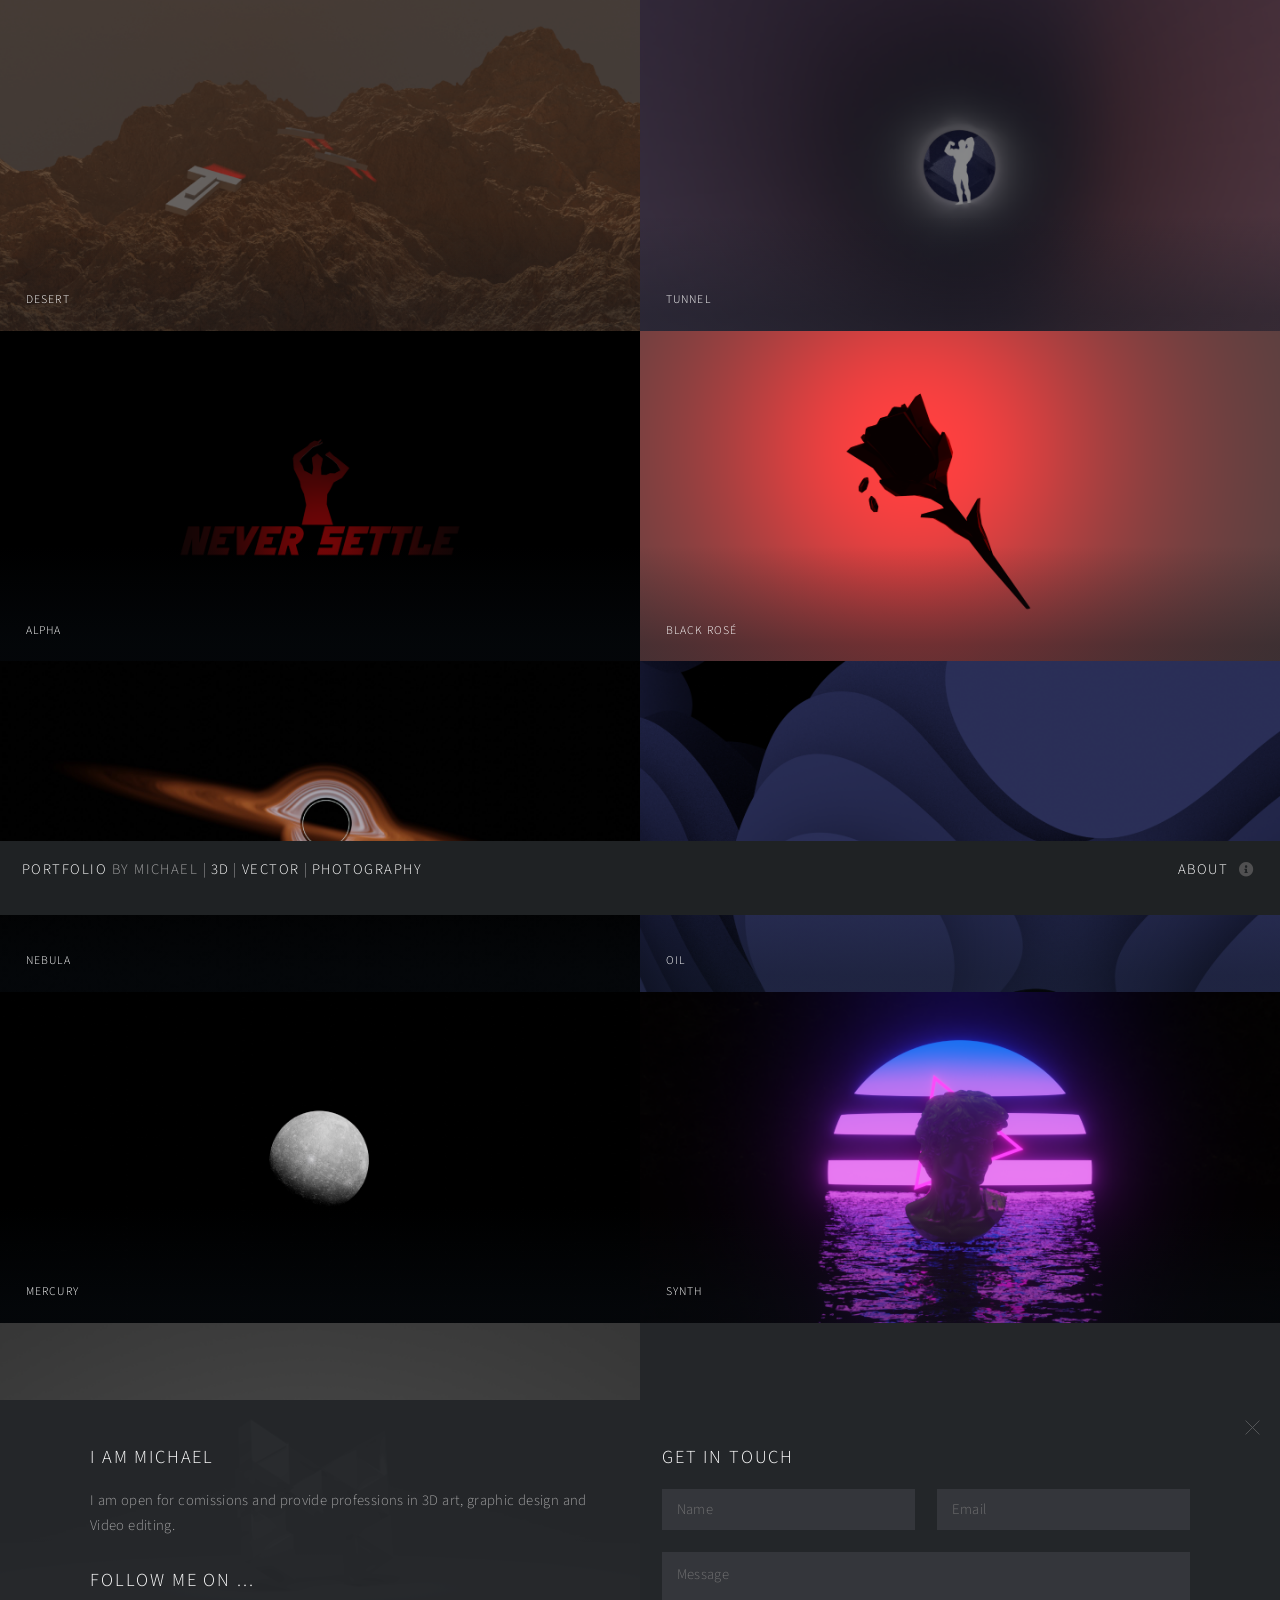
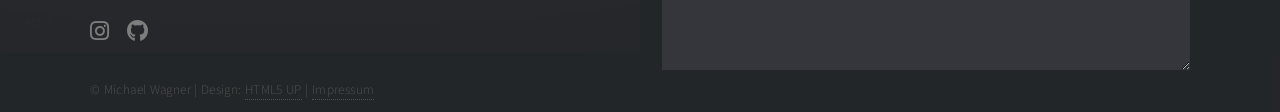
==== commit d4557e63: "Add files via upload updated 3d" ====
--- a/3D.html
+++ b/3D.html
@@ -36,7 +36,7 @@
 							<a href="images/3d/fulls/desert.png" class="image"><img src="images/3d/thumbs/desertth.png" alt="" /></a>
 							<h2>DESERT</h2>
 							<p>04.11.22</p>
-							<p>inspo: yt-link</p>
+							<p>Tutorial by <a href="https://www.youtube.com/watch?v=5qBl0ocM0ik&t=204s">Walid Feghali</a> on Youtube</p>
 						</article>
 						<article class="thumb">
 							<a href="images/3d/fulls/tunnel2.png" class="image"><img src="images/3d/thumbs/tunnelth.png" alt="" /></a>
@@ -57,7 +57,7 @@
 							<a href="images/3d/fulls/nebula_finished1.jpg" class="image"><img src="images/3d/thumbs/nebulath.png" alt="" /></a>
 							<h2>NEBULA</h2>
 							<p>24.05.22</p>
-							<p>inspo: yt-link</p>
+							<p>Tutorial by <a href="https://www.youtube.com/watch?v=5naMFeWTBeY"> Iridesium</a> on Youtube</p> 
 						</article>
 						<article class="thumb">
 							<a href="images/3d/fulls/wallpaperoil2.png" class="image"><img src="images/3d/thumbs/oilth.png" alt="" /></a>
@@ -68,12 +68,13 @@
 							<a href="images/3d/fulls/MercuryLonely.png" class="image"><img src="images/3d/thumbs/mercuryth.png" alt="" /></a>
 							<h2>MERCURY</h2>
 							<p>24.05.22</p>
-							<p>inspo: yt-link</p>
+							<p>Tutorial by <a href="https://www.youtube.com/watch?v=3dlSLviiX70">pinkpocketTV</a> on Youtube</p>
 						</article>
 						<article class="thumb">
 							<a href="images/3d/fulls/untitled4.png" class="image"><img src="images/3d/thumbs/synthth.png" alt="" /></a>
 							<h2>synth</h2>
 							<p>24.05.22</p>
+							<p>Tutorial by <a href="https://www.youtube.com/watch?v=6dPNM3knO5M">PINKAS</a> on Youtube</p>
 						</article>
 						<article class="thumb">
 							<a href="images/3d/fulls/M2.3.png" class="image"><img src="images/3d/thumbs/m2.3th.png" alt="" /></a>
--- a/assets/css/main.css
+++ b/assets/css/main.css
@@ -162,9 +162,9 @@
 		box-sizing: inherit;
 	}
 
-	/*body {
+	body {
 		background: #242629;
-	}*/
+	}
 
 		body.is-preload *, body.is-preload *:before, body.is-preload *:after {
 			-moz-animation: none !important;
@@ -2051,4 +2051,4 @@
 		}
 
 /* Genres */
-	+	
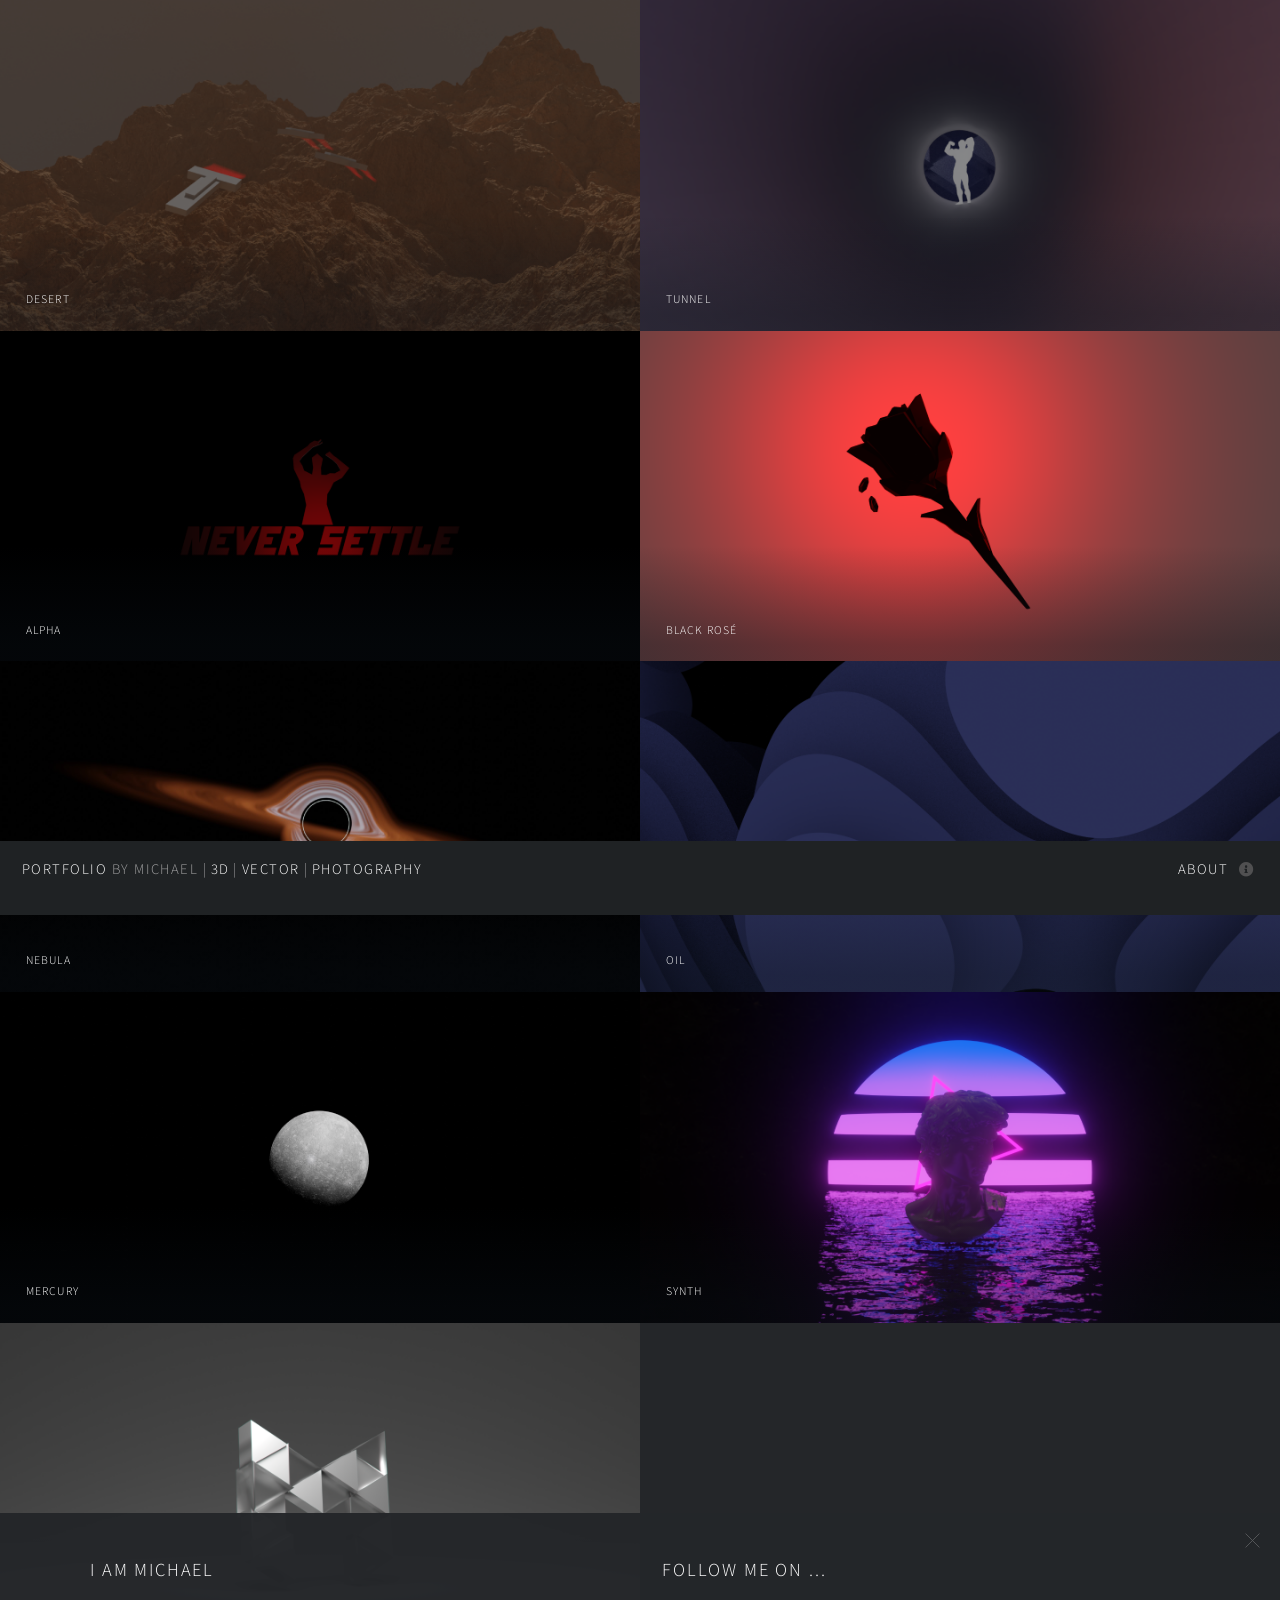
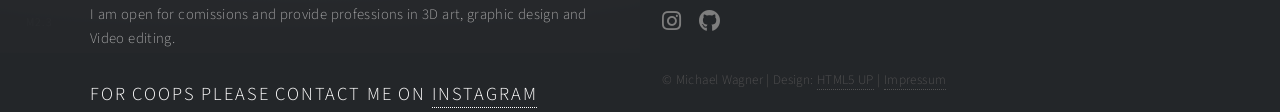
==== commit d757de9a: "Add files via upload updated footer layout and added picture html" ====
--- a/3D.html
+++ b/3D.html
@@ -93,11 +93,16 @@
 									<p>I am open for comissions and provide professions in 3D art, graphic design and Video editing.</p>
 								</section>
 								<section>
+									<h2>For coops please contact me on <a href="https://www.instagram.com/michi.raw/">Instagram</a></h2>
+								<section>
+							</div>
+							<div>
+
 									<h2>Follow me on ...</h2>
 									<ul class="icons">
 										<!--<li><a href="#" class="icon brands fa-twitter"><span class="label">Twitter</span></a></li>
 										<li><a href="#" class="icon brands fa-facebook-f"><span class="label">Facebook</span></a></li>-->
-										<li><a href="https://www.instagram.com/mixhi_05/" class="icon brands fa-instagram"><span class="label">Instagram</span></a></li>
+										<li><a href="https://www.instagram.com/michi.raw/" class="icon brands fa-instagram"><span class="label">Instagram</span></a></li>
 										<li><a href="https://github.com/Mixhi1845" class="icon brands fa-github"><span class="label">GitHub</span></a></li>
 										<!--<li><a href="#" class="icon brands fa-dribbble"><span class="label">Dribbble</span></a></li>
 										<li><a href="#" class="icon brands fa-linkedin-in"><span class="label">LinkedIn</span></a></li>-->
@@ -106,11 +111,7 @@
 								<p class="copyright">
 									&copy; Michael Wagner | Design: <a href="http://html5up.net">HTML5 UP</a> | <a href="impressum.html">Impressum</a>
 								</p>
-							</div>
-							<div>
-								<section>
-									<h2>Get in touch</h2>
-									<form method="post" action="#">
+									<!--<form method="post" action="#">
 										<div class="fields">
 											<div class="field half">
 												<input type="text" name="name" id="name" placeholder="Name" />
@@ -122,11 +123,11 @@
 												<textarea name="message" id="message" rows="4" placeholder="Message"></textarea>
 											</div>
 										</div>
-										<!--<ul class="actions">
+										<ul class="actions">
 											<li><input type="submit" value="Send" class="primary" /></li>
 											<li><input type="reset" value="Reset" /></li>
-										</ul>-->
-									</form>
+										</ul>
+									</form>-->
 								</section>
 							</div>
 						</div>
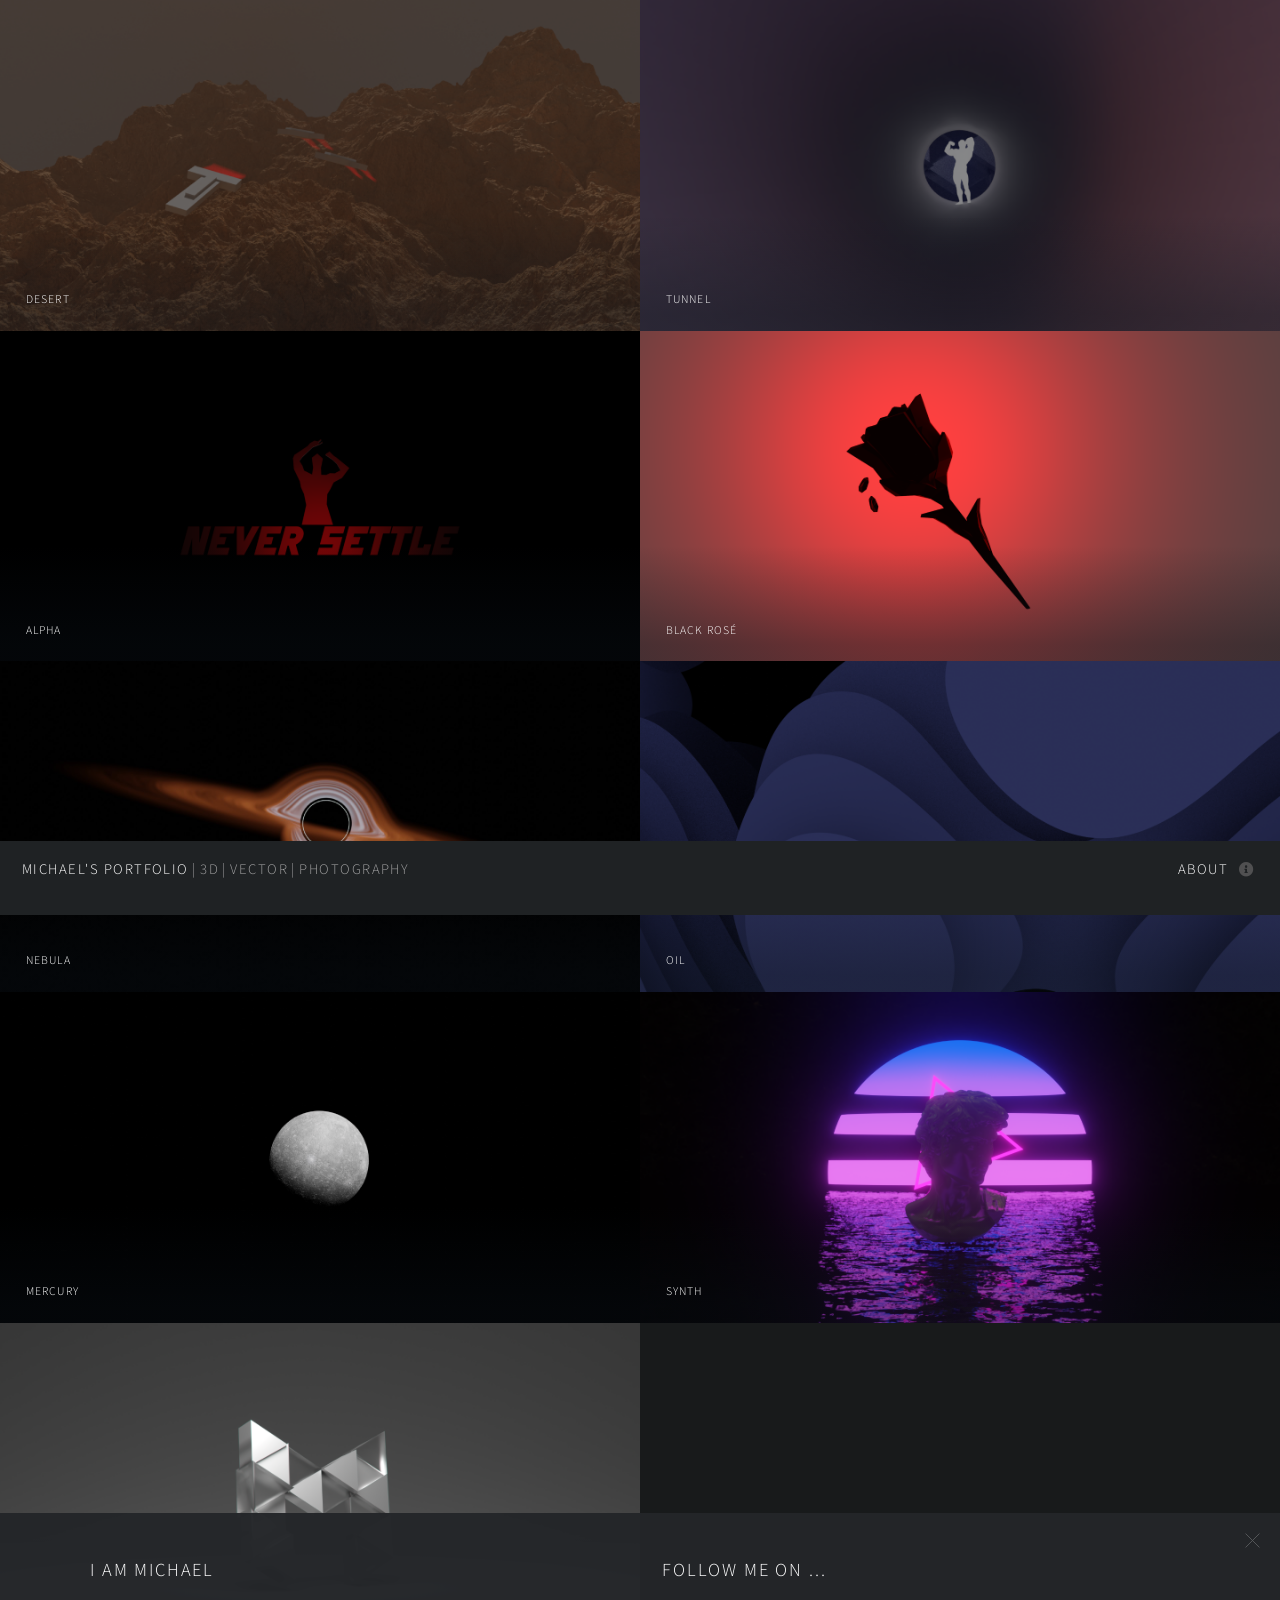
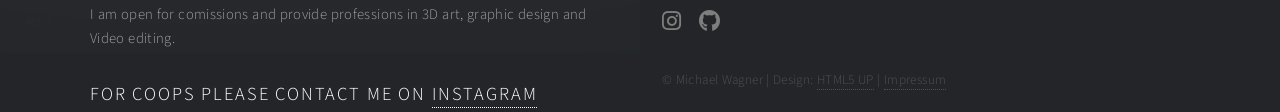
==== commit 3b53c1d8: "-changed footer html on index and 3d code" ====
--- a/3D.html
+++ b/3D.html
@@ -19,10 +19,13 @@
 
 				<!-- Header -->
                     <header id="header">
-						<h1><a href="index.html"><strong>Portfolio</strong> by Michael |</a></h1>
-						<h1><a href="3D.html"><strong>3D</strong></a></h1>
-						<h1><a href="index.html">| <strong>Vector</strong> |</strong></a></h1>
-						<h1><a href="pic.html"><strong>Photography</strong></a></h1>
+						<h1><a href="index.html"><strong>Michael's Portfolio</strong></a></h1>
+						<h1> | </h1>
+						<h1><a href="3D.html">3D</a></h1>
+						<h1> | </h1>
+						<h1><a href="index.html">Vector</a></h1>
+						<h1> | </h1>
+						<h1><a href="pic.html">Photography</a></h1>
                         <nav>
                             <ul>
                                 <li><a href="#footer" class="icon solid fa-info-circle">About</a></li>
--- a/assets/css/main.css
+++ b/assets/css/main.css
@@ -144,6 +144,7 @@
 
 	body {
 		-ms-overflow-style: scrollbar;
+		background-color: #181a1b;
 	}
 
 	@media screen and (max-width: 480px) {
@@ -162,9 +163,9 @@
 		box-sizing: inherit;
 	}
 
-	body {
+	/*body {
 		background: #242629;
-	}
+	}*/
 
 		body.is-preload *, body.is-preload *:before, body.is-preload *:after {
 			-moz-animation: none !important;
@@ -1181,6 +1182,8 @@
 
 		}
 
+
+
 /* Poptrox Popup */
 
 	.poptrox-overlay {
@@ -1586,6 +1589,41 @@
 
 	}
 
+	@media screen and (max-width: 375px) {
+
+		body {
+			padding: 4em 0 0 0;
+		}
+
+		#header {
+			-moz-transform: translateY(0);
+			-webkit-transform: translateY(0);
+			-ms-transform: translateY(0);
+			transform: translateY(0);
+			bottom: auto;
+			height: 8em;
+			padding: 0 1em;
+			top: 0;
+		}
+
+			body.is-preload #header {
+				-moz-transform: translateY(-3.4em);
+				-webkit-transform: translateY(-3.4em);
+				-ms-transform: translateY(-3.4em);
+				transform: translateY(-3.4em);
+			}
+
+			#header h1 {
+				font-size: 0.9em;
+			}
+
+			#header nav > ul > li a {
+				font-size: 0.9em;
+				padding: 0 1.15em;
+			}
+
+	}
+
 /* Main */
 
 	#main {
@@ -2051,4 +2089,4 @@
 		}
 
 /* Genres */
-	
+	
